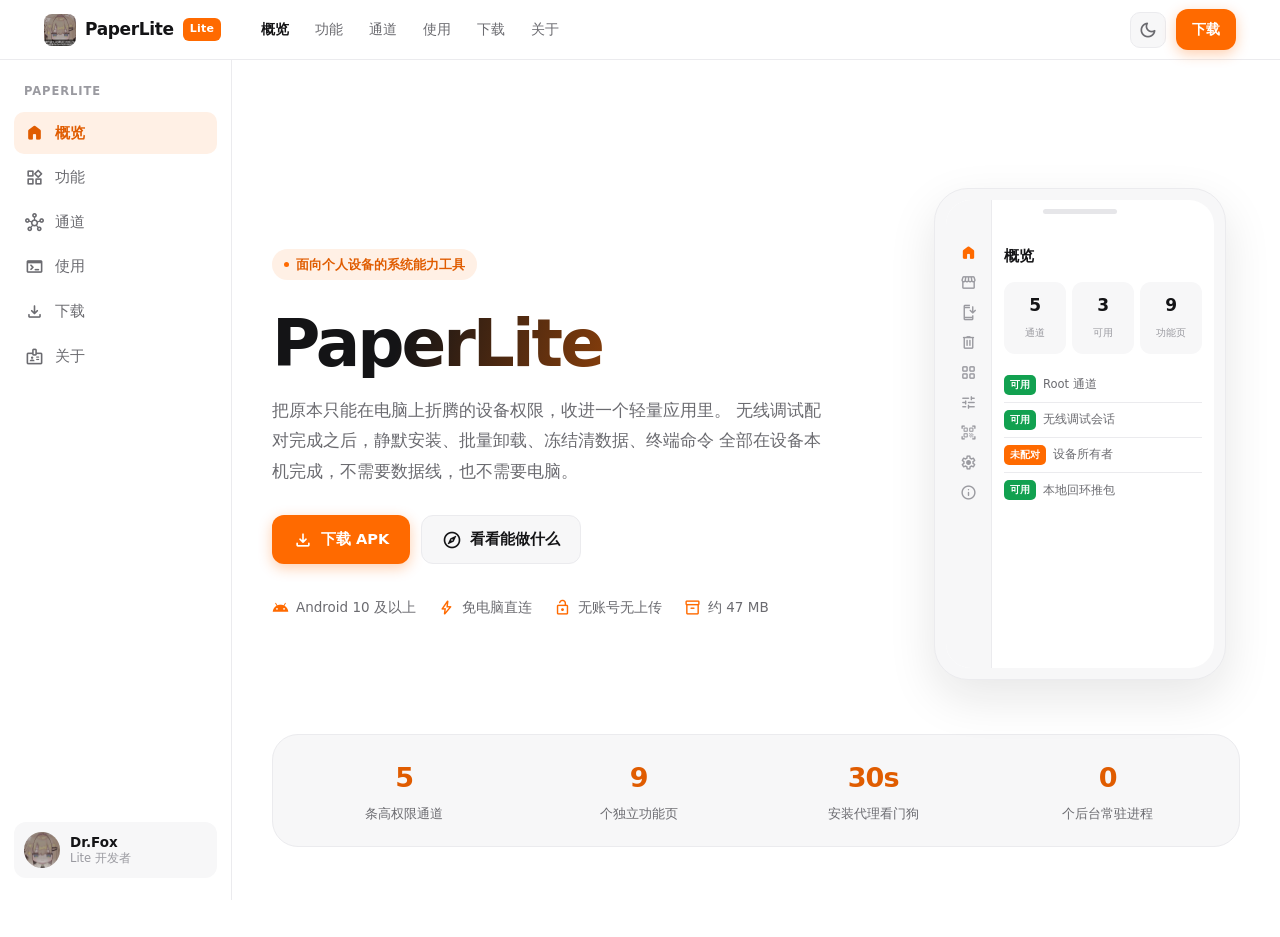
==== index.html @ aed15c28 "PaperLite 官网：页面、样式、脚本与 APK 下载" ====
<!DOCTYPE html>
<html lang="zh-CN">
<head>
<meta charset="UTF-8">
<meta name="viewport" content="width=device-width, initial-scale=1.0">
<title>PaperLite — 面向个人设备的系统能力工具</title>
<meta name="theme-color" content="#FFFFFF">
<meta name="description" content="PaperLite 是一款面向个人设备的 Android 系统能力工具：无线调试配对、应用静默安装与管理、冻结清数据、终端命令执行、进程与设备信息查看。">
<link rel="icon" href="assets/favicon.png" type="image/png">
<link rel="apple-touch-icon" href="assets/icon-192.png">
<link rel="preconnect" href="https://fonts.googleapis.com">
<link rel="preconnect" href="https://fonts.gstatic.com" crossorigin>
<link href="https://fonts.googleapis.com/css2?family=Material+Symbols+Rounded:opsz,wght,FILL,GRAD@24,400,0,0&family=Material+Symbols+Rounded:opsz,wght,FILL,GRAD@24,600,0,0" rel="stylesheet">
<link rel="stylesheet" href="style.css">
</head>
<body>

<!-- 顶部导航 -->
<header class="topbar" id="topbar">
  <div class="topbar-inner">
    <a class="brand" href="#overview">
      <img src="assets/icon.png" alt="PaperLite 图标" width="32" height="32">
      <span class="brand-name">PaperLite</span>
      <span class="brand-tag">Lite</span>
    </a>

    <nav class="topnav" aria-label="主导航">
      <a href="#overview" class="nav-link is-active">概览</a>
      <a href="#features" class="nav-link">功能</a>
      <a href="#channels" class="nav-link">通道</a>
      <a href="#usage" class="nav-link">使用</a>
      <a href="#download" class="nav-link">下载</a>
      <a href="#about" class="nav-link">关于</a>
    </nav>

    <div class="topbar-actions">
      <button class="icon-btn" id="themeToggle" type="button" aria-label="切换深浅色">
        <span class="msr" data-icon="light_mode"></span>
      </button>
      <a class="btn btn-primary btn-sm" href="#download">下载</a>
    </div>

    <!-- 阅读进度：贴在顶栏底边，不遮挡内容 -->
    <div class="progress" id="progress"></div>
  </div>
</header>

<!-- 侧边栏（桌面端） -->
<aside class="sidebar" id="sidebar">
  <div class="sidebar-inner">
    <p class="sidebar-label">PaperLite</p>
    <ul class="side-list">
      <li><a href="#overview" class="side-link is-active"><span class="msr" data-icon="home"></span>概览</a></li>
      <li><a href="#features" class="side-link"><span class="msr" data-icon="widgets"></span>功能</a></li>
      <li><a href="#channels" class="side-link"><span class="msr" data-icon="hub"></span>通道</a></li>
      <li><a href="#usage" class="side-link"><span class="msr" data-icon="terminal"></span>使用</a></li>
      <li><a href="#download" class="side-link"><span class="msr" data-icon="download"></span>下载</a></li>
      <li><a href="#about" class="side-link"><span class="msr" data-icon="badge"></span>关于</a></li>
    </ul>

    <div class="sidebar-foot">
      <div class="author-mini">
        <img src="assets/avatar.png" alt="Dr.Fox 头像" width="36" height="36">
        <div>
          <p class="author-mini-name">Dr.Fox</p>
          <p class="author-mini-role">Lite 开发者</p>
        </div>
      </div>
    </div>
  </div>
</aside>

<main class="content">

  <!-- 概览 -->
  <section class="page is-active" id="overview">
    <div class="hero">
      <div class="hero-copy">
        <p class="eyebrow"><span class="dot"></span>面向个人设备的系统能力工具</p>
        <h1 class="hero-title">PaperLite</h1>
        <p class="hero-sub">
          把原本只能在电脑上折腾的设备权限，收进一个轻量应用里。
          无线调试配对完成之后，静默安装、批量卸载、冻结清数据、终端命令
          全部在设备本机完成，不需要数据线，也不需要电脑。
        </p>
        <div class="hero-actions">
          <a class="btn btn-primary" href="#download">
            <span class="msr" data-icon="download"></span>下载 APK
          </a>
          <a class="btn btn-ghost" href="#features">
            <span class="msr" data-icon="explore"></span>看看能做什么
          </a>
        </div>

        <ul class="hero-facts">
          <li><span class="msr" data-icon="android"></span>Android 10 及以上</li>
          <li><span class="msr" data-icon="bolt"></span>免电脑直连</li>
          <li><span class="msr" data-icon="lock_open"></span>无账号无上传</li>
          <li><span class="msr" data-icon="inventory_2"></span>约 47 MB</li>
        </ul>
      </div>

      <div class="hero-visual">
        <!-- 手机示意 -->
        <div class="phone">
          <div class="phone-notch"></div>
          <div class="phone-screen">
            <div class="phone-rail">
              <span class="msr rail-ic is-on" data-icon="home"></span>
              <span class="msr rail-ic" data-icon="storefront"></span>
              <span class="msr rail-ic" data-icon="install_mobile"></span>
              <span class="msr rail-ic" data-icon="delete"></span>
              <span class="msr rail-ic" data-icon="grid_view"></span>
              <span class="msr rail-ic" data-icon="tune"></span>
              <span class="msr rail-ic" data-icon="qr_code_scanner"></span>
              <span class="msr rail-ic" data-icon="settings"></span>
              <span class="msr rail-ic" data-icon="info"></span>
            </div>
            <div class="phone-body">
              <p class="phone-title">概览</p>
              <div class="phone-tiles">
                <div class="p-tile"><b>5</b><span>通道</span></div>
                <div class="p-tile"><b>3</b><span>可用</span></div>
                <div class="p-tile"><b>9</b><span>功能页</span></div>
              </div>
              <div class="p-row"><span class="p-pill ok">可用</span>Root 通道</div>
              <div class="p-row"><span class="p-pill ok">可用</span>无线调试会话</div>
              <div class="p-row"><span class="p-pill warn">未配对</span>设备所有者</div>
              <div class="p-row"><span class="p-pill ok">可用</span>本地回环推包</div>
            </div>
          </div>
        </div>
      </div>
    </div>

    <div class="stat-strip">
      <div class="stat"><b>5</b><span>条高权限通道</span></div>
      <div class="stat"><b>9</b><span>个独立功能页</span></div>
      <div class="stat"><b>30s</b><span>安装代理看门狗</span></div>
      <div class="stat"><b>0</b><span>个后台常驻进程</span></div>
    </div>
  </section>

  <!-- 功能 -->
  <section class="page" id="features">
    <header class="page-head">
      <p class="eyebrow"><span class="dot"></span>功能</p>
      <h2>一个功能一个页面</h2>
      <p class="page-desc">
        九个侧边栏入口各自独立，不做分页嵌套。打开就是要做的事，
        按钮永远可点——权限不够时给出明确原因，而不是把按钮灰掉让人猜。
      </p>
    </header>

    <div class="feature-grid">
      <article class="f-card">
        <span class="msr f-ic" data-icon="home"></span>
        <h3>概览</h3>
        <p>通道状态一览，一键重新探测。服务器只做 TCP 存活检测，不发请求、不读响应。</p>
      </article>

      <article class="f-card">
        <span class="msr f-ic" data-icon="storefront"></span>
        <h3>应用</h3>
        <p>已安装应用列表，支持用户与系统应用分类。搜索、勾选、批量操作都在这里完成。</p>
      </article>

      <article class="f-card">
        <span class="msr f-ic" data-icon="install_mobile"></span>
        <h3>安装</h3>
        <p>内置文件选择器选包，先解析出包名与版本，再按通道依次尝试静默安装。</p>
      </article>

      <article class="f-card">
        <span class="msr f-ic" data-icon="delete"></span>
        <h3>卸载</h3>
        <p>按包名卸载、冻结停用、清除数据。系统应用卸不掉时自动降级为停用。</p>
      </article>

      <article class="f-card">
        <span class="msr f-ic" data-icon="grid_view"></span>
        <h3>设备</h3>
        <p>机型、系统版本、构建号、内存与存储占用，以及实时进程列表。</p>
      </article>

      <article class="f-card">
        <span class="msr f-ic" data-icon="tune"></span>
        <h3>终端</h3>
        <p>配对之后执行任意 shell 命令，附七条常用命令预设。输出按通道标注，失败原因写清楚。</p>
      </article>

      <article class="f-card">
        <span class="msr f-ic" data-icon="qr_code_scanner"></span>
        <h3>配对</h3>
        <p>无线调试配对全流程：搜索服务端口、识别配对码、建立会话、断开与清理记录。</p>
      </article>

      <article class="f-card">
        <span class="msr f-ic" data-icon="settings"></span>
        <h3>设置</h3>
        <p>深浅色、字号缩放、服务器地址与通道参数。运行日志和上次异常堆栈都能直接查看复制。</p>
      </article>

      <article class="f-card">
        <span class="msr f-ic" data-icon="info"></span>
        <h3>关于</h3>
        <p>版本信息、风险提示，以及开发者名片。</p>
      </article>
    </div>

    <div class="feature-extra">
      <div class="ex-block">
        <h3><span class="msr" data-icon="verified_user"></span>应用管理</h3>
        <ul class="tick-list">
          <li>应用列表按名称与包名双向搜索</li>
          <li>多选后批量卸载、批量冻结</li>
          <li>提取应用 APK 并计算 SHA-256 / SHA-1 校验值</li>
          <li>单独应用防卸载保护，重启后依然有效</li>
          <li>一键跳转到系统应用详情页</li>
        </ul>
      </div>
      <div class="ex-block">
        <h3><span class="msr" data-icon="palette"></span>界面</h3>
        <ul class="tick-list">
          <li>小米澎湃 OS 3 配色，纯白底加一层浅灰分区</li>
          <li>九个独立页面，侧边栏固定常驻</li>
          <li>确认弹窗、动作面板、消息条全部带进出场过渡</li>
          <li>深浅色跟随系统，也可手动切换</li>
          <li>字号可调 90% 到 120%</li>
        </ul>
      </div>
    </div>
  </section>

  <!-- 通道 -->
  <section class="page" id="channels">
    <header class="page-head">
      <p class="eyebrow"><span class="dot"></span>通道</p>
      <h2>五条权限通道，逐级降级</h2>
      <p class="page-desc">
        PaperLite 不假设你有 root。启动时逐条探测可用通道，
        需要高权限的操作按优先级自动挑一条能用的执行，并把走了哪条路告诉你。
      </p>
    </header>

    <div class="channel-list">
      <div class="ch-item">
        <div class="ch-head">
          <span class="msr ch-ic" data-icon="verified_user"></span>
          <div>
            <h3>设备所有者</h3>
            <p>DevicePolicyManager 授予的 owner 权限</p>
          </div>
          <span class="ch-badge">静默安装 · 防卸载 · 临时停用</span>
        </div>
        <p class="ch-desc">可静默安装应用、为指定应用开启防卸载保护、临时停用账号类应用。</p>
      </div>

      <div class="ch-item">
        <div class="ch-head">
          <span class="msr ch-ic" data-icon="wifi_tethering"></span>
          <div>
            <h3>无线调试会话</h3>
            <p>与本机无线调试服务配对后建立的 adb 会话</p>
          </div>
          <span class="ch-badge">shell 命令 · 冻结停用</span>
        </div>
        <p class="ch-desc">执行任意 shell 命令。配对成功后即时生效，断线自动重连上次端口。</p>
      </div>

      <div class="ch-item">
        <div class="ch-head">
          <span class="msr ch-ic" data-icon="loop"></span>
          <div>
            <h3>本地回环推包</h3>
            <p>经由 127.0.0.1 的 adbd 回环端口</p>
          </div>
          <span class="ch-badge">静默安装 · 静默卸载</span>
        </div>
        <p class="ch-desc">把安装包推到 /data/local/tmp 再执行 pm install，断网也能用。</p>
      </div>

      <div class="ch-item">
        <div class="ch-head">
          <span class="msr ch-ic" data-icon="security"></span>
          <div>
            <h3>Root 通道</h3>
            <p>检测到 su 后直接以 root 执行</p>
          </div>
          <span class="ch-badge">全部 shell 能力</span>
        </div>
        <p class="ch-desc">能力最全且不受系统校验限制。探测带 2.5 秒超时，不会卡住界面。</p>
      </div>

      <div class="ch-item">
        <div class="ch-head">
          <span class="msr ch-ic" data-icon="accessibility_new"></span>
          <div>
            <h3>无障碍服务</h3>
            <p>读取配对页面并自动填写配对码</p>
          </div>
          <span class="ch-badge">配对码自动填写</span>
        </div>
        <p class="ch-desc">只读取配对对话框里的六位数字，识别完成即停止，不保存截图。</p>
      </div>
    </div>

    <div class="install-flow">
      <h3><span class="msr" data-icon="alt_route"></span>安装是怎么做的</h3>
      <p class="flow-desc">
        静默安装不是靠 root 硬跑 pm，而是把应用自身挂进 app_process，
        让它在 system 身份下走 PackageInstaller 会话 API——这才是没有确认框的真静默。
      </p>
      <ol class="flow-steps">
        <li>
          <span class="step-no">1</span>
          <div>
            <b>安装代理</b>
            <p>把自身 APK 通过 CLASSPATH 交给 app_process，在 system 身份下提交安装会话，全程无弹窗。</p>
          </div>
        </li>
        <li>
          <span class="step-no">2</span>
          <div>
            <b>本地 pm install</b>
            <p>代理不可用时退回到 pm install -r -d 覆盖安装。</p>
          </div>
        </li>
        <li>
          <span class="step-no">3</span>
          <div>
            <b>无线调试推包</b>
            <p>再退一步，把包推到 /data/local/tmp 后执行 pm install。</p>
          </div>
        </li>
        <li>
          <span class="step-no">4</span>
          <div>
            <b>设备所有者会话</b>
            <p>owner 权限下的 PackageInstaller 静默会话，作为不依赖 shell 的兜底。</p>
          </div>
        </li>
        <li>
          <span class="step-no">5</span>
          <div>
            <b>系统安装器</b>
            <p>全部失败时拉起系统安装界面，把选择权交回给你。</p>
          </div>
        </li>
      </ol>
    </div>
  </section>

  <!-- 使用 -->
  <section class="page" id="usage">
    <header class="page-head">
      <p class="eyebrow"><span class="dot"></span>使用</p>
      <h2>三步开始</h2>
      <p class="page-desc">
        整个流程不需要数据线，不需要电脑。首次使用唯一要做的，
        是在系统设置里打开无线调试。
      </p>
    </header>

    <div class="step-grid">
      <div class="s-card">
        <span class="s-no">01</span>
        <h3>打开无线调试</h3>
        <p>设置 → 开发者选项 → 无线调试。系统要求 Android 11 及以上。</p>
        <div class="s-code">设置 › 开发者选项 › 无线调试</div>
      </div>
      <div class="s-card">
        <span class="s-no">02</span>
        <h3>在 PaperLite 里配对</h3>
        <p>进「配对」页搜索服务端口，手动输入配对码，或用识别按钮自动读取。</p>
        <div class="s-code">配对页 › 搜索端口 › 输入配对码</div>
      </div>
      <div class="s-card">
        <span class="s-no">03</span>
        <h3>开始操作</h3>
        <p>通道自动就绪。装包、卸应用、跑命令，直接在对应页面里做。</p>
        <div class="s-code">安装页 › 选包 › 开始安装</div>
      </div>
    </div>

    <div class="notes">
      <div class="note">
        <span class="msr" data-icon="info"></span>
        <div>
          <b>为什么无线调试要 Android 11 以上</b>
          <p>mDNS 服务发现是 Android 11 才引入的机制，低版本只能手工填端口。</p>
        </div>
      </div>
      <div class="note">
        <span class="msr" data-icon="privacy_tip"></span>
        <div>
          <b>数据不出设备</b>
          <p>没有账号、没有统计、没有上传。服务器地址只是你自己填的一个可选开关。</p>
        </div>
      </div>
      <div class="note">
        <span class="msr" data-icon="report"></span>
        <div>
          <b>遇到问题</b>
          <p>设置页有「上次异常退出」，里面是完整崩溃堆栈，复制出来就能定位。</p>
        </div>
      </div>
    </div>
  </section>

  <!-- 下载 -->
  <section class="page" id="download">
    <header class="page-head">
      <p class="eyebrow"><span class="dot"></span>下载</p>
      <h2>PaperLite v1.0.0</h2>
      <p class="page-desc">
        当前提供 Debug 版本，包名 com.codefox.paperlite。
        安装前请确认已开启未知来源安装。
      </p>
    </header>

    <div class="dl-card">
      <img src="assets/icon-512.png" alt="PaperLite 应用图标" width="96" height="96" class="dl-icon">
      <div class="dl-main">
        <h3>PaperLite-debug.apk</h3>
        <ul class="dl-specs">
          <li><span>版本</span><b>1.0.0 (1)</b></li>
          <li><span>包名</span><b class="mono">com.codefox.paperlite</b></li>
          <li><span>系统要求</span><b>Android 10+</b></li>
          <li><span>体积</span><b>约 47 MB</b></li>
          <li><span>架构</span><b>arm64-v8a / armeabi-v7a</b></li>
        </ul>
        <a class="btn btn-primary btn-lg" href="PaperLite-debug.apk" download>
          <span class="msr" data-icon="download"></span>下载 APK
        </a>
        <p class="dl-note">下载的是未签名的调试包，安装时系统会提示未知来源，确认即可。</p>
      </div>
    </div>

    <div class="dl-grid">
      <div class="dlg-card">
        <span class="msr" data-icon="verified"></span>
        <h4>校验安装包</h4>
        <p>装之前可以先算一下哈希值，确认拿到的是完整的包。</p>
        <div class="s-code">sha256sum PaperLite-debug.apk</div>
      </div>
      <div class="dlg-card">
        <span class="msr" data-icon="install_desktop"></span>
        <h4>用数据线装</h4>
        <p>也可以把 APK 传到电脑，用 adb 命令直接装到设备上。</p>
        <div class="s-code">adb install -r PaperLite-debug.apk</div>
      </div>
      <div class="dlg-card">
        <span class="msr" data-icon="gpp_maybe"></span>
        <h4>风险提示</h4>
        <p>本工具需要较高系统权限。仅用于你自己的设备，遵守当地法律法规。</p>
        <div class="s-code">仅供安全研究与学习交流</div>
      </div>
    </div>
  </section>

  <!-- 关于 -->
  <section class="page" id="about">
    <header class="page-head">
      <p class="eyebrow"><span class="dot"></span>关于</p>
      <h2>关于 PaperLite</h2>
    </header>

    <div class="about-grid">
      <div class="author-card">
        <div class="author-top">
          <img src="assets/avatar.png" alt="Dr.Fox 头像" width="88" height="88">
          <div class="author-id">
            <h3>Dr.Fox</h3>
            <p>PaperLite Lite · 开发者</p>
            <div class="author-tags">
              <span class="tag tag-primary">Lite</span>
              <span class="tag">原版：JC Code</span>
            </div>
          </div>
        </div>
        <p class="author-note">
          Lite 版在原版的基础上做了取舍：只保留真正能跑通的能力，
          每一个功能独立成页，按钮永远可点，所有弹出的东西都带过渡动画。
        </p>
      </div>

      <div class="about-info">
        <div class="ai-block">
          <h3><span class="msr" data-icon="history"></span>版本信息</h3>
          <ul class="kv-list">
            <li><span>应用版本</span><b>1.0.0 (1)</b></li>
            <li><span>包名</span><b class="mono">com.codefox.paperlite</b></li>
            <li><span>最低系统</span><b>Android 10 (API 29)</b></li>
            <li><span>界面框架</span><b>Miuix 0.9.4 + Compose</b></li>
          </ul>
        </div>

        <div class="ai-block">
          <h3><span class="msr" data-icon="help"></span>常见问题</h3>
          <ul class="faq-list">
            <li>
              <b>为什么第一次用要配对？</b>
              <p>没有 root 也没有设备所有者时，高权限操作只能通过 adb 通道执行，而 adb 通道靠无线调试建立。</p>
            </li>
            <li>
              <b>装得上但没静默？</b>
              <p>说明代理通道没成功，日志里会写明走了哪条通道、失败原因。可以到终端页手动执行安装命令。</p>
            </li>
            <li>
              <b>系统应用卸不掉？</b>
              <p>系统应用会被系统拒绝卸载，PaperLite 会自动降级为冻结停用，效果接近。</p>
            </li>
          </ul>
        </div>
      </div>
    </div>

    <div class="license-note">
      <span class="msr" data-icon="balance"></span>
      <p>
        本工具仅供安全研究与学习交流使用。使用前请了解自身设备的所有权状态，
        遵守当地法律法规。安装、卸载与停用操作不可逆，请确认目标后再执行。
      </p>
    </div>
  </section>

</main>

<!-- 移动端底部导航 -->
<nav class="mobile-nav" id="mobileNav" aria-label="底部导航">
  <a href="#overview" class="mnav is-active"><span class="msr" data-icon="home"></span>概览</a>
  <a href="#features" class="mnav"><span class="msr" data-icon="widgets"></span>功能</a>
  <a href="#channels" class="mnav"><span class="msr" data-icon="hub"></span>通道</a>
  <a href="#usage" class="mnav"><span class="msr" data-icon="terminal"></span>使用</a>
  <a href="#download" class="mnav"><span class="msr" data-icon="download"></span>下载</a>
  <a href="#about" class="mnav"><span class="msr" data-icon="badge"></span>关于</a>
</nav>

<script src="script.js"></script>
</body>
</html>
---- style.css ----
/* ==========================================================================
   PaperLite 官网样式
   配色沿用应用内的「小米澎湃 OS 3」方案：纯白底 + 澎湃橙强调色，
   深色模式翻成真黑底。图标一律用 Material Symbols Rounded。
   ========================================================================== */

:root {
  /* 强调色 */
  --orange: #FF6A00;
  --orange-deep: #E05C00;
  --orange-soft: #FFF0E5;

  /* 日间底色 */
  --bg: #FFFFFF;
  --fill-1: #F7F7F8;
  --fill-2: #EFEFF1;
  --fill-3: #E6E6E9;
  --text-1: #141416;
  --text-2: #6B6B70;
  --text-3: #9A9AA0;
  --divider: #EBEBEE;

  /* 状态色 */
  --ok: #12A150;
  --warn: #FF6A00;
  --danger: #E02E24;
  --info: #1A7AFF;

  --shadow-sm: 0 1px 2px rgba(20, 20, 22, .05);
  --shadow-md: 0 6px 20px rgba(20, 20, 22, .07);
  --shadow-lg: 0 18px 48px rgba(20, 20, 22, .10);

  --radius-s: 12px;
  --radius-m: 18px;
  --radius-l: 26px;

  --sidebar-w: 232px;
  --topbar-h: 60px;

  --ease-out: cubic-bezier(.22, 1, .36, 1);
}

html[data-theme="dark"] {
  --orange: #FF8A3D;
  --orange-deep: #FF6A00;
  --orange-soft: #38200C;

  --bg: #000000;
  --fill-1: #141416;
  --fill-2: #1C1C1F;
  --fill-3: #26262A;
  --text-1: #F2F2F4;
  --text-2: #9E9EA4;
  --text-3: #6E6E74;
  --divider: #2A2A2E;

  --ok: #3DDC7A;
  --danger: #FF6B60;
  --info: #6AA8FF;

  --shadow-sm: 0 1px 2px rgba(0, 0, 0, .4);
  --shadow-md: 0 6px 20px rgba(0, 0, 0, .5);
  --shadow-lg: 0 18px 48px rgba(0, 0, 0, .6);
}

* { box-sizing: border-box; }

html { scroll-behavior: smooth; }

body {
  margin: 0;
  background: var(--bg);
  color: var(--text-1);
  font-family: "Segoe UI", "PingFang SC", "Microsoft YaHei", system-ui, -apple-system, sans-serif;
  font-size: 15px;
  line-height: 1.7;
  -webkit-font-smoothing: antialiased;
  transition: background .3s var(--ease-out), color .3s var(--ease-out);
}

h1, h2, h3, h4 { margin: 0; font-weight: 600; letter-spacing: -.02em; line-height: 1.3; }
p { margin: 0; }
ul, ol { margin: 0; padding: 0; list-style: none; }
a { color: inherit; text-decoration: none; }
img { display: block; max-width: 100%; }
b { font-weight: 600; }

.mono { font-family: "SFMono-Regular", Consolas, "Liberation Mono", monospace; }

/* Material Symbols 统一尺寸 */
.msr {
  font-family: "Material Symbols Rounded";
  font-weight: 400;
  font-style: normal;
  font-size: 20px;
  line-height: 1;
  letter-spacing: normal;
  text-transform: none;
  display: inline-block;
  white-space: nowrap;
  word-wrap: normal;
  direction: ltr;
  font-variation-settings: 'FILL' 0, 'wght' 400, 'GRAD' 0, 'opsz' 24;
  vertical-align: middle;
  user-select: none;
  flex: none;
}

/* ---------------------------------------------------------------- 顶部栏 */

.topbar {
  position: sticky;
  top: 0;
  z-index: 50;
  height: var(--topbar-h);
  background: color-mix(in srgb, var(--bg) 82%, transparent);
  backdrop-filter: saturate(180%) blur(18px);
  -webkit-backdrop-filter: saturate(180%) blur(18px);
  border-bottom: 1px solid var(--divider);
  transition: background .3s var(--ease-out), border-color .3s var(--ease-out);
}

.topbar-inner {
  max-width: 1240px;
  margin: 0 auto;
  height: 100%;
  padding: 0 24px;
  display: flex;
  align-items: center;
  gap: 20px;
  position: relative;
}

/* 阅读进度条：贴在顶栏底边 */
.progress {
  position: absolute;
  left: 0;
  bottom: -1px;
  height: 2px;
  width: 0;
  background: var(--orange);
  transition: width .12s linear;
  border-radius: 0 2px 2px 0;
}

.brand {
  display: flex;
  align-items: center;
  gap: 9px;
  flex: none;
}

.brand img { border-radius: 8px; }

.brand-name {
  font-size: 17px;
  font-weight: 600;
  letter-spacing: -.02em;
}

.brand-tag {
  font-size: 11px;
  font-weight: 600;
  padding: 2px 7px;
  border-radius: 6px;
  background: var(--orange);
  color: #fff;
  letter-spacing: .02em;
}

.topnav {
  display: flex;
  align-items: center;
  gap: 2px;
  margin-left: 8px;
}

.nav-link {
  font-size: 14px;
  color: var(--text-2);
  padding: 7px 12px;
  border-radius: 9px;
  transition: color .2s, background .2s;
}

.nav-link:hover { color: var(--text-1); background: var(--fill-1); }
.nav-link.is-active { color: var(--text-1); font-weight: 600; }

.topbar-actions {
  margin-left: auto;
  display: flex;
  align-items: center;
  gap: 10px;
}

.icon-btn {
  width: 36px;
  height: 36px;
  border: 1px solid var(--divider);
  border-radius: 10px;
  background: var(--fill-1);
  color: var(--text-2);
  cursor: pointer;
  display: grid;
  place-items: center;
  transition: background .2s, color .2s, transform .2s var(--ease-out);
}

.icon-btn:hover { background: var(--fill-2); color: var(--text-1); }
.icon-btn:active { transform: scale(.93); }

/* ---------------------------------------------------------------- 按钮 */

.btn {
  display: inline-flex;
  align-items: center;
  justify-content: center;
  gap: 8px;
  padding: 11px 20px;
  border-radius: var(--radius-s);
  border: 1px solid transparent;
  font-size: 14.5px;
  font-weight: 600;
  cursor: pointer;
  transition: transform .2s var(--ease-out), background .2s, box-shadow .2s, border-color .2s;
  white-space: nowrap;
}

.btn:active { transform: scale(.97); }

.btn-primary {
  background: var(--orange);
  color: #fff;
  box-shadow: 0 4px 14px color-mix(in srgb, var(--orange) 32%, transparent);
}

.btn-primary:hover {
  background: var(--orange-deep);
  box-shadow: 0 6px 20px color-mix(in srgb, var(--orange) 40%, transparent);
}

.btn-ghost {
  background: var(--fill-1);
  color: var(--text-1);
  border-color: var(--divider);
}

.btn-ghost:hover { background: var(--fill-2); }

.btn-sm { padding: 8px 15px; font-size: 13.5px; }
.btn-lg { padding: 14px 28px; font-size: 15.5px; }

/* ---------------------------------------------------------------- 侧边栏 */

.sidebar {
  position: fixed;
  top: var(--topbar-h);
  left: 0;
  bottom: 0;
  width: var(--sidebar-w);
  border-right: 1px solid var(--divider);
  overflow-y: auto;
  z-index: 30;
  transition: border-color .3s var(--ease-out);
}

.sidebar-inner {
  padding: 22px 14px;
  display: flex;
  flex-direction: column;
  min-height: 100%;
}

.sidebar-label {
  font-size: 11.5px;
  font-weight: 600;
  color: var(--text-3);
  text-transform: uppercase;
  letter-spacing: .08em;
  padding: 0 10px;
  margin-bottom: 10px;
}

.side-list { display: flex; flex-direction: column; gap: 2px; }

.side-link {
  display: flex;
  align-items: center;
  gap: 11px;
  padding: 9px 11px;
  border-radius: 10px;
  font-size: 14.5px;
  color: var(--text-2);
  transition: background .2s, color .2s;
}

.side-link .msr { font-size: 19px; transition: font-variation-settings .2s; }

.side-link:hover { background: var(--fill-1); color: var(--text-1); }

.side-link.is-active {
  background: var(--orange-soft);
  color: var(--orange-deep);
  font-weight: 600;
}

.side-link.is-active .msr { font-variation-settings: 'FILL' 1, 'wght' 400, 'GRAD' 0, 'opsz' 24; }

.sidebar-foot { margin-top: auto; padding-top: 20px; }

.author-mini {
  display: flex;
  align-items: center;
  gap: 10px;
  padding: 10px;
  border-radius: 12px;
  background: var(--fill-1);
}

.author-mini img { border-radius: 50%; }

.author-mini-name { font-size: 13.5px; font-weight: 600; line-height: 1.35; }
.author-mini-role { font-size: 11.5px; color: var(--text-3); line-height: 1.35; }

/* ---------------------------------------------------------------- 内容区 */

.content {
  margin-left: var(--sidebar-w);
  padding-top: var(--topbar-h);
}

.page {
  display: none;
  max-width: 1080px;
  margin: 0 auto;
  padding: 44px 40px 90px;
  animation: pageIn .42s var(--ease-out);
}

.page.is-active { display: block; }

@keyframes pageIn {
  from { opacity: 0; transform: translateY(14px); }
  to { opacity: 1; transform: none; }
}

.page-head { margin-bottom: 34px; max-width: 720px; }

.eyebrow {
  display: inline-flex;
  align-items: center;
  gap: 7px;
  font-size: 12.5px;
  font-weight: 600;
  color: var(--orange-deep);
  background: var(--orange-soft);
  padding: 5px 12px;
  border-radius: 20px;
  margin-bottom: 16px;
}

.dot {
  width: 5px;
  height: 5px;
  border-radius: 50%;
  background: var(--orange);
}

.page-head h2 { font-size: 34px; letter-spacing: -.03em; }

.page-desc {
  margin-top: 12px;
  font-size: 15.5px;
  color: var(--text-2);
  line-height: 1.8;
}

/* ---------------------------------------------------------------- 概览 */

.hero {
  display: grid;
  grid-template-columns: minmax(0, 1fr) 320px;
  gap: 56px;
  align-items: center;
  padding: 24px 0 54px;
}

.hero-title {
  font-size: 66px;
  letter-spacing: -.045em;
  line-height: 1.02;
  margin: 14px 0 18px;
  background: linear-gradient(105deg, var(--text-1) 22%, var(--orange) 96%);
  -webkit-background-clip: text;
  background-clip: text;
  -webkit-text-fill-color: transparent;
}

.hero-sub {
  font-size: 16.5px;
  color: var(--text-2);
  line-height: 1.85;
  max-width: 560px;
}

.hero-actions {
  margin-top: 28px;
  display: flex;
  flex-wrap: wrap;
  gap: 11px;
}

.hero-facts {
  margin-top: 32px;
  display: flex;
  flex-wrap: wrap;
  gap: 10px 22px;
  font-size: 13.5px;
  color: var(--text-2);
}

.hero-facts li { display: flex; align-items: center; gap: 7px; }
.hero-facts .msr { font-size: 17px; color: var(--orange); }

/* 手机示意 */
.hero-visual { display: flex; justify-content: center; }

.phone {
  width: 292px;
  border-radius: 34px;
  background: var(--fill-1);
  border: 1px solid var(--divider);
  box-shadow: var(--shadow-lg);
  padding: 11px;
  position: relative;
}

.phone-notch {
  position: absolute;
  top: 20px;
  left: 50%;
  transform: translateX(-50%);
  width: 74px;
  height: 5px;
  border-radius: 3px;
  background: var(--fill-3);
}

.phone-screen {
  background: var(--bg);
  border-radius: 25px;
  overflow: hidden;
  display: flex;
  min-height: 468px;
}

.phone-rail {
  width: 46px;
  background: var(--fill-1);
  border-right: 1px solid var(--divider);
  display: flex;
  flex-direction: column;
  align-items: center;
  gap: 13px;
  padding: 44px 0 14px;
}

.rail-ic {
  font-size: 17px;
  color: var(--text-3);
  transition: color .3s, font-variation-settings .3s;
}

.rail-ic.is-on {
  color: var(--orange);
  font-variation-settings: 'FILL' 1, 'wght' 400, 'GRAD' 0, 'opsz' 24;
}

.phone-body { flex: 1; padding: 44px 12px 16px; }

.phone-title { font-size: 15px; font-weight: 600; margin-bottom: 12px; }

.phone-tiles { display: flex; gap: 6px; margin-bottom: 14px; }

.p-tile {
  flex: 1;
  background: var(--fill-1);
  border-radius: 11px;
  padding: 9px 6px;
  text-align: center;
}

.p-tile b { display: block; font-size: 17px; letter-spacing: -.02em; }
.p-tile span { font-size: 10px; color: var(--text-3); }

.p-row {
  display: flex;
  align-items: center;
  gap: 7px;
  font-size: 11.5px;
  color: var(--text-2);
  padding: 7px 0;
  border-bottom: 1px solid var(--divider);
}

.p-row:last-child { border-bottom: 0; }

.p-pill {
  font-size: 9.5px;
  font-weight: 600;
  padding: 2px 6px;
  border-radius: 5px;
  color: #fff;
}

.p-pill.ok { background: var(--ok); }
.p-pill.warn { background: var(--warn); }

/* 数据条 */
.stat-strip {
  display: grid;
  grid-template-columns: repeat(4, 1fr);
  gap: 12px;
  padding: 20px;
  border-radius: var(--radius-l);
  background: var(--fill-1);
  border: 1px solid var(--divider);
}

.stat { text-align: center; }

.stat b {
  display: block;
  font-size: 27px;
  font-weight: 600;
  letter-spacing: -.03em;
  color: var(--orange-deep);
}

.stat span { font-size: 13px; color: var(--text-2); }

/* ---------------------------------------------------------------- 功能 */

.feature-grid {
  display: grid;
  grid-template-columns: repeat(auto-fill, minmax(288px, 1fr));
  gap: 13px;
}

.f-card {
  background: var(--fill-1);
  border: 1px solid var(--divider);
  border-radius: var(--radius-m);
  padding: 22px 20px;
  transition: transform .3s var(--ease-out), box-shadow .3s var(--ease-out), border-color .3s;
}

.f-card:hover {
  transform: translateY(-3px);
  box-shadow: var(--shadow-md);
  border-color: color-mix(in srgb, var(--orange) 34%, var(--divider));
}

.f-ic {
  font-size: 24px;
  color: var(--orange);
  font-variation-settings: 'FILL' 1, 'wght' 400, 'GRAD' 0, 'opsz' 24;
  margin-bottom: 12px;
}

.f-card h3 { font-size: 17px; margin-bottom: 7px; }
.f-card p { font-size: 14px; color: var(--text-2); line-height: 1.75; }

.feature-extra {
  margin-top: 30px;
  display: grid;
  grid-template-columns: 1fr 1fr;
  gap: 13px;
}

.ex-block {
  background: var(--fill-1);
  border: 1px solid var(--divider);
  border-radius: var(--radius-m);
  padding: 22px 20px;
}

.ex-block h3 {
  display: flex;
  align-items: center;
  gap: 9px;
  font-size: 16.5px;
  margin-bottom: 14px;
}

.ex-block h3 .msr { font-size: 20px; color: var(--orange); }

.tick-list li {
  position: relative;
  padding-left: 22px;
  font-size: 14px;
  color: var(--text-2);
  line-height: 1.75;
  margin-bottom: 7px;
}

.tick-list li::before {
  content: "";
  position: absolute;
  left: 4px;
  top: 10px;
  width: 6px;
  height: 6px;
  border-radius: 50%;
  background: var(--orange);
}

/* ---------------------------------------------------------------- 通道 */

.channel-list { display: flex; flex-direction: column; gap: 11px; }

.ch-item {
  background: var(--fill-1);
  border: 1px solid var(--divider);
  border-radius: var(--radius-m);
  padding: 18px 20px;
  transition: border-color .25s, transform .25s var(--ease-out);
}

.ch-item:hover { border-color: color-mix(in srgb, var(--orange) 30%, var(--divider)); }

.ch-head { display: flex; align-items: center; gap: 13px; flex-wrap: wrap; }

.ch-ic {
  font-size: 22px;
  color: var(--orange);
  font-variation-settings: 'FILL' 1, 'wght' 400, 'GRAD' 0, 'opsz' 24;
}

.ch-head h3 { font-size: 16.5px; }
.ch-head p { font-size: 13px; color: var(--text-3); margin-top: 1px; }

.ch-badge {
  margin-left: auto;
  font-size: 12px;
  color: var(--text-2);
  background: var(--bg);
  border: 1px solid var(--divider);
  padding: 4px 11px;
  border-radius: 20px;
}

.ch-desc { margin-top: 9px; font-size: 14px; color: var(--text-2); }

/* 安装流程 */
.install-flow {
  margin-top: 28px;
  background: var(--fill-1);
  border: 1px solid var(--divider);
  border-radius: var(--radius-l);
  padding: 26px 24px;
}

.install-flow h3 {
  display: flex;
  align-items: center;
  gap: 9px;
  font-size: 19px;
  margin-bottom: 10px;
}

.install-flow h3 .msr { font-size: 21px; color: var(--orange); }

.flow-desc { font-size: 14.5px; color: var(--text-2); margin-bottom: 20px; }

.flow-steps { display: flex; flex-direction: column; gap: 3px; }

.flow-steps li {
  display: flex;
  gap: 14px;
  align-items: flex-start;
  padding: 11px 0;
  border-bottom: 1px dashed var(--divider);
}

.flow-steps li:last-child { border-bottom: 0; }

.step-no {
  flex: none;
  width: 25px;
  height: 25px;
  border-radius: 50%;
  background: var(--orange);
  color: #fff;
  font-size: 12.5px;
  font-weight: 600;
  display: grid;
  place-items: center;
  margin-top: 2px;
}

.flow-steps b { font-size: 15px; display: block; }
.flow-steps p { font-size: 13.5px; color: var(--text-2); margin-top: 2px; }

/* ---------------------------------------------------------------- 使用 */

.step-grid {
  display: grid;
  grid-template-columns: repeat(auto-fit, minmax(258px, 1fr));
  gap: 13px;
}

.s-card {
  background: var(--fill-1);
  border: 1px solid var(--divider);
  border-radius: var(--radius-m);
  padding: 24px 20px;
  position: relative;
  overflow: hidden;
  transition: transform .3s var(--ease-out), box-shadow .3s var(--ease-out);
}

.s-card:hover { transform: translateY(-3px); box-shadow: var(--shadow-md); }

.s-no {
  display: block;
  font-size: 32px;
  font-weight: 700;
  letter-spacing: -.04em;
  color: var(--orange);
  opacity: .28;
  line-height: 1;
  margin-bottom: 12px;
}

.s-card h3 { font-size: 17px; margin-bottom: 8px; }
.s-card p { font-size: 14px; color: var(--text-2); line-height: 1.75; }

.s-code {
  margin-top: 14px;
  font-family: "SFMono-Regular", Consolas, monospace;
  font-size: 12px;
  color: var(--text-2);
  background: var(--bg);
  border: 1px solid var(--divider);
  border-radius: 9px;
  padding: 8px 11px;
  overflow-x: auto;
  white-space: nowrap;
}

.notes {
  margin-top: 22px;
  display: grid;
  grid-template-columns: repeat(auto-fit, minmax(258px, 1fr));
  gap: 13px;
}

.note {
  display: flex;
  gap: 12px;
  padding: 17px 18px;
  border-radius: var(--radius-m);
  background: var(--orange-soft);
}

.note .msr { font-size: 20px; color: var(--orange-deep); }
.note b { font-size: 14.5px; display: block; margin-bottom: 3px; }
.note p { font-size: 13.5px; color: var(--text-2); line-height: 1.7; }

/* ---------------------------------------------------------------- 下载 */

.dl-card {
  display: flex;
  gap: 26px;
  align-items: flex-start;
  background: var(--fill-1);
  border: 1px solid var(--divider);
  border-radius: var(--radius-l);
  padding: 28px 26px;
}

.dl-icon { border-radius: 22px; box-shadow: var(--shadow-sm); flex: none; }

.dl-main h3 { font-size: 21px; margin-bottom: 16px; }

.dl-specs {
  display: grid;
  grid-template-columns: repeat(auto-fit, minmax(160px, 1fr));
  gap: 9px 20px;
  margin-bottom: 22px;
}

.dl-specs li { display: flex; flex-direction: column; gap: 1px; }
.dl-specs span { font-size: 12px; color: var(--text-3); }
.dl-specs b { font-size: 14px; }

.dl-note { margin-top: 14px; font-size: 12.5px; color: var(--text-3); }

.dl-grid {
  margin-top: 16px;
  display: grid;
  grid-template-columns: repeat(auto-fit, minmax(258px, 1fr));
  gap: 13px;
}

.dlg-card {
  background: var(--fill-1);
  border: 1px solid var(--divider);
  border-radius: var(--radius-m);
  padding: 20px 19px;
}

.dlg-card .msr { font-size: 22px; color: var(--orange); margin-bottom: 10px; }
.dlg-card h4 { font-size: 15.5px; margin-bottom: 6px; }
.dlg-card p { font-size: 13.5px; color: var(--text-2); line-height: 1.7; }

/* ---------------------------------------------------------------- 关于 */

.about-grid {
  display: grid;
  grid-template-columns: 340px minmax(0, 1fr);
  gap: 16px;
  align-items: start;
}

.author-card {
  background: var(--fill-1);
  border: 1px solid var(--divider);
  border-radius: var(--radius-l);
  padding: 26px 22px;
}

.author-top { display: flex; gap: 16px; align-items: center; }

.author-top img {
  border-radius: 50%;
  border: 2px solid var(--bg);
  box-shadow: var(--shadow-sm);
}

.author-id h3 { font-size: 21px; letter-spacing: -.02em; }
.author-id > p { font-size: 13.5px; color: var(--text-2); margin-top: 2px; }

.author-tags { display: flex; gap: 6px; margin-top: 10px; }

.tag {
  font-size: 11.5px;
  font-weight: 600;
  padding: 3px 9px;
  border-radius: 7px;
  background: var(--bg);
  border: 1px solid var(--divider);
  color: var(--text-2);
}

.tag-primary { background: var(--orange); border-color: var(--orange); color: #fff; }

.author-note {
  margin-top: 18px;
  padding-top: 16px;
  border-top: 1px solid var(--divider);
  font-size: 13.5px;
  color: var(--text-2);
  line-height: 1.8;
}

.about-info { display: flex; flex-direction: column; gap: 13px; }

.ai-block {
  background: var(--fill-1);
  border: 1px solid var(--divider);
  border-radius: var(--radius-m);
  padding: 22px 20px;
}

.ai-block h3 {
  display: flex;
  align-items: center;
  gap: 9px;
  font-size: 16.5px;
  margin-bottom: 14px;
}

.ai-block h3 .msr { font-size: 20px; color: var(--orange); }

.kv-list li {
  display: flex;
  justify-content: space-between;
  gap: 16px;
  font-size: 14px;
  padding: 6px 0;
  border-bottom: 1px solid var(--divider);
}

.kv-list li:last-child { border-bottom: 0; }
.kv-list span { color: var(--text-3); }

.faq-list li { padding: 11px 0; border-bottom: 1px solid var(--divider); }
.faq-list li:last-child { border-bottom: 0; }
.faq-list b { font-size: 14.5px; display: block; margin-bottom: 3px; }
.faq-list p { font-size: 13.5px; color: var(--text-2); line-height: 1.75; }

.license-note {
  margin-top: 20px;
  display: flex;
  gap: 12px;
  padding: 18px 20px;
  border-radius: var(--radius-m);
  background: var(--fill-1);
  border: 1px solid var(--divider);
}

.license-note .msr { font-size: 20px; color: var(--text-3); }
.license-note p { font-size: 13.5px; color: var(--text-2); line-height: 1.8; }

/* ---------------------------------------------------------------- 移动端导航 */

.mobile-nav { display: none; }

/* ---------------------------------------------------------------- 响应式 */

@media (max-width: 1080px) {
  .hero { grid-template-columns: 1fr; gap: 40px; }
  .hero-visual { order: -1; }
  .hero-title { font-size: 54px; }
  .about-grid { grid-template-columns: 1fr; }
  .feature-extra { grid-template-columns: 1fr; }
}

@media (max-width: 900px) {
  .topnav { display: none; }
  .sidebar { display: none; }
  .content { margin-left: 0; padding-bottom: 68px; }
  .page { padding: 30px 20px 60px; }
  .hero-title { font-size: 44px; }
  .stat-strip { grid-template-columns: repeat(2, 1fr); gap: 18px; }
  .dl-card { flex-direction: column; align-items: center; text-align: center; }
  .dl-specs { text-align: left; }

  .mobile-nav {
    display: flex;
    position: fixed;
    left: 0;
    right: 0;
    bottom: 0;
    z-index: 60;
    background: color-mix(in srgb, var(--bg) 90%, transparent);
    backdrop-filter: saturate(180%) blur(18px);
    -webkit-backdrop-filter: saturate(180%) blur(18px);
    border-top: 1px solid var(--divider);
    padding: 6px 4px calc(6px + env(safe-area-inset-bottom));
  }

  .mnav {
    flex: 1;
    display: flex;
    flex-direction: column;
    align-items: center;
    gap: 2px;
    font-size: 10.5px;
    color: var(--text-3);
    padding: 5px 2px;
    border-radius: 9px;
    transition: color .2s;
  }

  .mnav .msr { font-size: 20px; }
  .mnav.is-active { color: var(--orange-deep); }
  .mnav.is-active .msr { font-variation-settings: 'FILL' 1, 'wght' 400, 'GRAD' 0, 'opsz' 24; }
}

@media (max-width: 520px) {
  .hero-title { font-size: 36px; }
  .page-head h2 { font-size: 26px; }
  .hero-facts { gap: 8px 16px; font-size: 12.5px; }
  .feature-grid { grid-template-columns: 1fr; }
  .btn { width: 100%; }
  .hero-actions { flex-direction: column; }
  .dl-specs { grid-template-columns: 1fr 1fr; }
}

/* 尊重系统的减少动效设置 */
@media (prefers-reduced-motion: reduce) {
  * { animation-duration: .01ms !important; transition-duration: .01ms !important; }
  html { scroll-behavior: auto; }
}
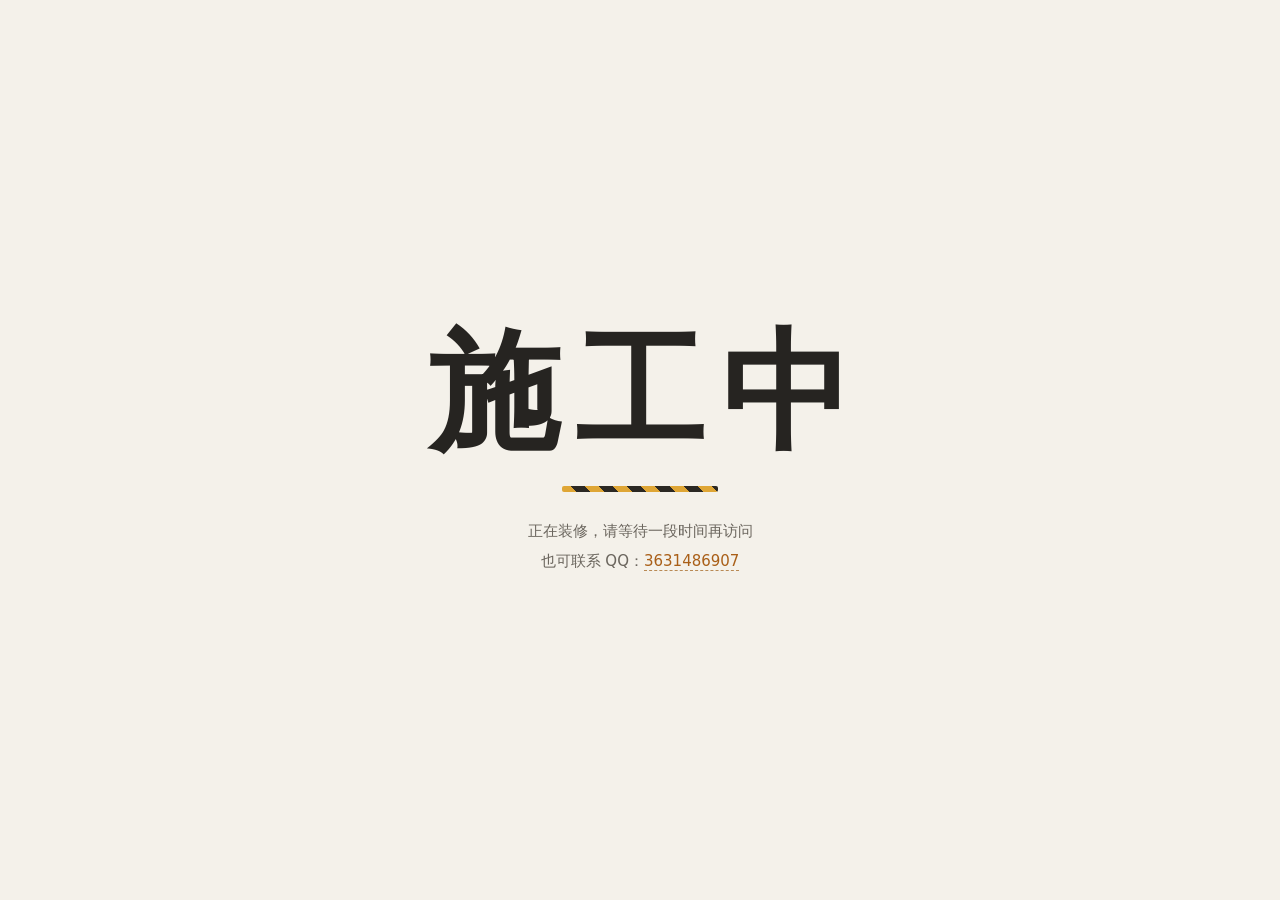
==== commit fcd4ef08: "Add initial HTML structure for maintenance page" ====
--- a/index.html
+++ b/index.html
@@ -3,540 +3,71 @@
 <head>
 <meta charset="UTF-8">
 <meta name="viewport" content="width=device-width, initial-scale=1.0">
-<title>PaperLite — 面向个人设备的系统能力工具</title>
-<meta name="theme-color" content="#FFFFFF">
-<meta name="description" content="PaperLite 是一款面向个人设备的 Android 系统能力工具：无线调试配对、应用静默安装与管理、冻结清数据、终端命令执行、进程与设备信息查看。">
-<link rel="icon" href="assets/favicon.png" type="image/png">
-<link rel="apple-touch-icon" href="assets/icon-192.png">
-<link rel="preconnect" href="https://fonts.googleapis.com">
-<link rel="preconnect" href="https://fonts.gstatic.com" crossorigin>
-<link href="https://fonts.googleapis.com/css2?family=Material+Symbols+Rounded:opsz,wght,FILL,GRAD@24,400,0,0&family=Material+Symbols+Rounded:opsz,wght,FILL,GRAD@24,600,0,0" rel="stylesheet">
-<link rel="stylesheet" href="style.css">
+<title>施工中</title>
+<style>
+  * { margin: 0; padding: 0; box-sizing: border-box; }
+  html, body { height: 100%; }
+
+  body {
+    display: flex;
+    align-items: center;
+    justify-content: center;
+    min-height: 100%;
+    padding: 40px 24px;
+    background: #f4f1ea;
+    color: #262421;
+    font-family: "PingFang SC", "Hiragino Sans GB", "Microsoft YaHei", "Segoe UI", system-ui, sans-serif;
+    -webkit-font-smoothing: antialiased;
+    text-align: center;
+  }
+
+  .wrap {
+    max-width: 680px;
+    width: 100%;
+  }
+
+  .title {
+    font-size: clamp(56px, 15vw, 130px);
+    font-weight: 900;
+    letter-spacing: .12em;
+    line-height: 1.05;
+    text-indent: .12em;
+    color: #262421;
+  }
+
+  .bar {
+    width: 156px;
+    height: 6px;
+    margin: 26px auto 24px;
+    border-radius: 2px;
+    background: repeating-linear-gradient(45deg, #dfa635 0 10px, #2b2823 10px 20px);
+  }
+
+  .desc {
+    font-size: 15px;
+    line-height: 2;
+    color: #6b665e;
+  }
+
+  .desc a {
+    color: #a95f18;
+    text-decoration: none;
+    border-bottom: 1px dashed #b98a55;
+  }
+</style>
 </head>
 <body>
 
-<!-- 顶部导航 -->
-<header class="topbar" id="topbar">
-  <div class="topbar-inner">
-    <a class="brand" href="#overview">
-      <img src="assets/icon.png" alt="PaperLite 图标" width="32" height="32">
-      <span class="brand-name">PaperLite</span>
-      <span class="brand-tag">Lite</span>
-    </a>
+<div class="wrap">
+  <h1 class="title">施工中</h1>
 
-    <nav class="topnav" aria-label="主导航">
-      <a href="#overview" class="nav-link is-active">概览</a>
-      <a href="#features" class="nav-link">功能</a>
-      <a href="#channels" class="nav-link">通道</a>
-      <a href="#usage" class="nav-link">使用</a>
-      <a href="#download" class="nav-link">下载</a>
-      <a href="#about" class="nav-link">关于</a>
-    </nav>
+  <div class="bar"></div>
 
-    <div class="topbar-actions">
-      <button class="icon-btn" id="themeToggle" type="button" aria-label="切换深浅色">
-        <span class="msr" data-icon="light_mode"></span>
-      </button>
-      <a class="btn btn-primary btn-sm" href="#download">下载</a>
-    </div>
+  <p class="desc">
+    正在装修，请等待一段时间再访问<br>
+    也可联系 QQ：<a href="tencent://message/?uin=3631486907">3631486907</a>
+  </p>
+</div>
 
-    <!-- 阅读进度：贴在顶栏底边，不遮挡内容 -->
-    <div class="progress" id="progress"></div>
-  </div>
-</header>
-
-<!-- 侧边栏（桌面端） -->
-<aside class="sidebar" id="sidebar">
-  <div class="sidebar-inner">
-    <p class="sidebar-label">PaperLite</p>
-    <ul class="side-list">
-      <li><a href="#overview" class="side-link is-active"><span class="msr" data-icon="home"></span>概览</a></li>
-      <li><a href="#features" class="side-link"><span class="msr" data-icon="widgets"></span>功能</a></li>
-      <li><a href="#channels" class="side-link"><span class="msr" data-icon="hub"></span>通道</a></li>
-      <li><a href="#usage" class="side-link"><span class="msr" data-icon="terminal"></span>使用</a></li>
-      <li><a href="#download" class="side-link"><span class="msr" data-icon="download"></span>下载</a></li>
-      <li><a href="#about" class="side-link"><span class="msr" data-icon="badge"></span>关于</a></li>
-    </ul>
-
-    <div class="sidebar-foot">
-      <div class="author-mini">
-        <img src="assets/avatar.png" alt="Dr.Fox 头像" width="36" height="36">
-        <div>
-          <p class="author-mini-name">Dr.Fox</p>
-          <p class="author-mini-role">Lite 开发者</p>
-        </div>
-      </div>
-    </div>
-  </div>
-</aside>
-
-<main class="content">
-
-  <!-- 概览 -->
-  <section class="page is-active" id="overview">
-    <div class="hero">
-      <div class="hero-copy">
-        <p class="eyebrow"><span class="dot"></span>面向个人设备的系统能力工具</p>
-        <h1 class="hero-title">PaperLite</h1>
-        <p class="hero-sub">
-          把原本只能在电脑上折腾的设备权限，收进一个轻量应用里。
-          无线调试配对完成之后，静默安装、批量卸载、冻结清数据、终端命令
-          全部在设备本机完成，不需要数据线，也不需要电脑。
-        </p>
-        <div class="hero-actions">
-          <a class="btn btn-primary" href="#download">
-            <span class="msr" data-icon="download"></span>下载 APK
-          </a>
-          <a class="btn btn-ghost" href="#features">
-            <span class="msr" data-icon="explore"></span>看看能做什么
-          </a>
-        </div>
-
-        <ul class="hero-facts">
-          <li><span class="msr" data-icon="android"></span>Android 10 及以上</li>
-          <li><span class="msr" data-icon="bolt"></span>免电脑直连</li>
-          <li><span class="msr" data-icon="lock_open"></span>无账号无上传</li>
-          <li><span class="msr" data-icon="inventory_2"></span>约 47 MB</li>
-        </ul>
-      </div>
-
-      <div class="hero-visual">
-        <!-- 手机示意 -->
-        <div class="phone">
-          <div class="phone-notch"></div>
-          <div class="phone-screen">
-            <div class="phone-rail">
-              <span class="msr rail-ic is-on" data-icon="home"></span>
-              <span class="msr rail-ic" data-icon="storefront"></span>
-              <span class="msr rail-ic" data-icon="install_mobile"></span>
-              <span class="msr rail-ic" data-icon="delete"></span>
-              <span class="msr rail-ic" data-icon="grid_view"></span>
-              <span class="msr rail-ic" data-icon="tune"></span>
-              <span class="msr rail-ic" data-icon="qr_code_scanner"></span>
-              <span class="msr rail-ic" data-icon="settings"></span>
-              <span class="msr rail-ic" data-icon="info"></span>
-            </div>
-            <div class="phone-body">
-              <p class="phone-title">概览</p>
-              <div class="phone-tiles">
-                <div class="p-tile"><b>5</b><span>通道</span></div>
-                <div class="p-tile"><b>3</b><span>可用</span></div>
-                <div class="p-tile"><b>9</b><span>功能页</span></div>
-              </div>
-              <div class="p-row"><span class="p-pill ok">可用</span>Root 通道</div>
-              <div class="p-row"><span class="p-pill ok">可用</span>无线调试会话</div>
-              <div class="p-row"><span class="p-pill warn">未配对</span>设备所有者</div>
-              <div class="p-row"><span class="p-pill ok">可用</span>本地回环推包</div>
-            </div>
-          </div>
-        </div>
-      </div>
-    </div>
-
-    <div class="stat-strip">
-      <div class="stat"><b>5</b><span>条高权限通道</span></div>
-      <div class="stat"><b>9</b><span>个独立功能页</span></div>
-      <div class="stat"><b>30s</b><span>安装代理看门狗</span></div>
-      <div class="stat"><b>0</b><span>个后台常驻进程</span></div>
-    </div>
-  </section>
-
-  <!-- 功能 -->
-  <section class="page" id="features">
-    <header class="page-head">
-      <p class="eyebrow"><span class="dot"></span>功能</p>
-      <h2>一个功能一个页面</h2>
-      <p class="page-desc">
-        九个侧边栏入口各自独立，不做分页嵌套。打开就是要做的事，
-        按钮永远可点——权限不够时给出明确原因，而不是把按钮灰掉让人猜。
-      </p>
-    </header>
-
-    <div class="feature-grid">
-      <article class="f-card">
-        <span class="msr f-ic" data-icon="home"></span>
-        <h3>概览</h3>
-        <p>通道状态一览，一键重新探测。服务器只做 TCP 存活检测，不发请求、不读响应。</p>
-      </article>
-
-      <article class="f-card">
-        <span class="msr f-ic" data-icon="storefront"></span>
-        <h3>应用</h3>
-        <p>已安装应用列表，支持用户与系统应用分类。搜索、勾选、批量操作都在这里完成。</p>
-      </article>
-
-      <article class="f-card">
-        <span class="msr f-ic" data-icon="install_mobile"></span>
-        <h3>安装</h3>
-        <p>内置文件选择器选包，先解析出包名与版本，再按通道依次尝试静默安装。</p>
-      </article>
-
-      <article class="f-card">
-        <span class="msr f-ic" data-icon="delete"></span>
-        <h3>卸载</h3>
-        <p>按包名卸载、冻结停用、清除数据。系统应用卸不掉时自动降级为停用。</p>
-      </article>
-
-      <article class="f-card">
-        <span class="msr f-ic" data-icon="grid_view"></span>
-        <h3>设备</h3>
-        <p>机型、系统版本、构建号、内存与存储占用，以及实时进程列表。</p>
-      </article>
-
-      <article class="f-card">
-        <span class="msr f-ic" data-icon="tune"></span>
-        <h3>终端</h3>
-        <p>配对之后执行任意 shell 命令，附七条常用命令预设。输出按通道标注，失败原因写清楚。</p>
-      </article>
-
-      <article class="f-card">
-        <span class="msr f-ic" data-icon="qr_code_scanner"></span>
-        <h3>配对</h3>
-        <p>无线调试配对全流程：搜索服务端口、识别配对码、建立会话、断开与清理记录。</p>
-      </article>
-
-      <article class="f-card">
-        <span class="msr f-ic" data-icon="settings"></span>
-        <h3>设置</h3>
-        <p>深浅色、字号缩放、服务器地址与通道参数。运行日志和上次异常堆栈都能直接查看复制。</p>
-      </article>
-
-      <article class="f-card">
-        <span class="msr f-ic" data-icon="info"></span>
-        <h3>关于</h3>
-        <p>版本信息、风险提示，以及开发者名片。</p>
-      </article>
-    </div>
-
-    <div class="feature-extra">
-      <div class="ex-block">
-        <h3><span class="msr" data-icon="verified_user"></span>应用管理</h3>
-        <ul class="tick-list">
-          <li>应用列表按名称与包名双向搜索</li>
-          <li>多选后批量卸载、批量冻结</li>
-          <li>提取应用 APK 并计算 SHA-256 / SHA-1 校验值</li>
-          <li>单独应用防卸载保护，重启后依然有效</li>
-          <li>一键跳转到系统应用详情页</li>
-        </ul>
-      </div>
-      <div class="ex-block">
-        <h3><span class="msr" data-icon="palette"></span>界面</h3>
-        <ul class="tick-list">
-          <li>小米澎湃 OS 3 配色，纯白底加一层浅灰分区</li>
-          <li>九个独立页面，侧边栏固定常驻</li>
-          <li>确认弹窗、动作面板、消息条全部带进出场过渡</li>
-          <li>深浅色跟随系统，也可手动切换</li>
-          <li>字号可调 90% 到 120%</li>
-        </ul>
-      </div>
-    </div>
-  </section>
-
-  <!-- 通道 -->
-  <section class="page" id="channels">
-    <header class="page-head">
-      <p class="eyebrow"><span class="dot"></span>通道</p>
-      <h2>五条权限通道，逐级降级</h2>
-      <p class="page-desc">
-        PaperLite 不假设你有 root。启动时逐条探测可用通道，
-        需要高权限的操作按优先级自动挑一条能用的执行，并把走了哪条路告诉你。
-      </p>
-    </header>
-
-    <div class="channel-list">
-      <div class="ch-item">
-        <div class="ch-head">
-          <span class="msr ch-ic" data-icon="verified_user"></span>
-          <div>
-            <h3>设备所有者</h3>
-            <p>DevicePolicyManager 授予的 owner 权限</p>
-          </div>
-          <span class="ch-badge">静默安装 · 防卸载 · 临时停用</span>
-        </div>
-        <p class="ch-desc">可静默安装应用、为指定应用开启防卸载保护、临时停用账号类应用。</p>
-      </div>
-
-      <div class="ch-item">
-        <div class="ch-head">
-          <span class="msr ch-ic" data-icon="wifi_tethering"></span>
-          <div>
-            <h3>无线调试会话</h3>
-            <p>与本机无线调试服务配对后建立的 adb 会话</p>
-          </div>
-          <span class="ch-badge">shell 命令 · 冻结停用</span>
-        </div>
-        <p class="ch-desc">执行任意 shell 命令。配对成功后即时生效，断线自动重连上次端口。</p>
-      </div>
-
-      <div class="ch-item">
-        <div class="ch-head">
-          <span class="msr ch-ic" data-icon="loop"></span>
-          <div>
-            <h3>本地回环推包</h3>
-            <p>经由 127.0.0.1 的 adbd 回环端口</p>
-          </div>
-          <span class="ch-badge">静默安装 · 静默卸载</span>
-        </div>
-        <p class="ch-desc">把安装包推到 /data/local/tmp 再执行 pm install，断网也能用。</p>
-      </div>
-
-      <div class="ch-item">
-        <div class="ch-head">
-          <span class="msr ch-ic" data-icon="security"></span>
-          <div>
-            <h3>Root 通道</h3>
-            <p>检测到 su 后直接以 root 执行</p>
-          </div>
-          <span class="ch-badge">全部 shell 能力</span>
-        </div>
-        <p class="ch-desc">能力最全且不受系统校验限制。探测带 2.5 秒超时，不会卡住界面。</p>
-      </div>
-
-      <div class="ch-item">
-        <div class="ch-head">
-          <span class="msr ch-ic" data-icon="accessibility_new"></span>
-          <div>
-            <h3>无障碍服务</h3>
-            <p>读取配对页面并自动填写配对码</p>
-          </div>
-          <span class="ch-badge">配对码自动填写</span>
-        </div>
-        <p class="ch-desc">只读取配对对话框里的六位数字，识别完成即停止，不保存截图。</p>
-      </div>
-    </div>
-
-    <div class="install-flow">
-      <h3><span class="msr" data-icon="alt_route"></span>安装是怎么做的</h3>
-      <p class="flow-desc">
-        静默安装不是靠 root 硬跑 pm，而是把应用自身挂进 app_process，
-        让它在 system 身份下走 PackageInstaller 会话 API——这才是没有确认框的真静默。
-      </p>
-      <ol class="flow-steps">
-        <li>
-          <span class="step-no">1</span>
-          <div>
-            <b>安装代理</b>
-            <p>把自身 APK 通过 CLASSPATH 交给 app_process，在 system 身份下提交安装会话，全程无弹窗。</p>
-          </div>
-        </li>
-        <li>
-          <span class="step-no">2</span>
-          <div>
-            <b>本地 pm install</b>
-            <p>代理不可用时退回到 pm install -r -d 覆盖安装。</p>
-          </div>
-        </li>
-        <li>
-          <span class="step-no">3</span>
-          <div>
-            <b>无线调试推包</b>
-            <p>再退一步，把包推到 /data/local/tmp 后执行 pm install。</p>
-          </div>
-        </li>
-        <li>
-          <span class="step-no">4</span>
-          <div>
-            <b>设备所有者会话</b>
-            <p>owner 权限下的 PackageInstaller 静默会话，作为不依赖 shell 的兜底。</p>
-          </div>
-        </li>
-        <li>
-          <span class="step-no">5</span>
-          <div>
-            <b>系统安装器</b>
-            <p>全部失败时拉起系统安装界面，把选择权交回给你。</p>
-          </div>
-        </li>
-      </ol>
-    </div>
-  </section>
-
-  <!-- 使用 -->
-  <section class="page" id="usage">
-    <header class="page-head">
-      <p class="eyebrow"><span class="dot"></span>使用</p>
-      <h2>三步开始</h2>
-      <p class="page-desc">
-        整个流程不需要数据线，不需要电脑。首次使用唯一要做的，
-        是在系统设置里打开无线调试。
-      </p>
-    </header>
-
-    <div class="step-grid">
-      <div class="s-card">
-        <span class="s-no">01</span>
-        <h3>打开无线调试</h3>
-        <p>设置 → 开发者选项 → 无线调试。系统要求 Android 11 及以上。</p>
-        <div class="s-code">设置 › 开发者选项 › 无线调试</div>
-      </div>
-      <div class="s-card">
-        <span class="s-no">02</span>
-        <h3>在 PaperLite 里配对</h3>
-        <p>进「配对」页搜索服务端口，手动输入配对码，或用识别按钮自动读取。</p>
-        <div class="s-code">配对页 › 搜索端口 › 输入配对码</div>
-      </div>
-      <div class="s-card">
-        <span class="s-no">03</span>
-        <h3>开始操作</h3>
-        <p>通道自动就绪。装包、卸应用、跑命令，直接在对应页面里做。</p>
-        <div class="s-code">安装页 › 选包 › 开始安装</div>
-      </div>
-    </div>
-
-    <div class="notes">
-      <div class="note">
-        <span class="msr" data-icon="info"></span>
-        <div>
-          <b>为什么无线调试要 Android 11 以上</b>
-          <p>mDNS 服务发现是 Android 11 才引入的机制，低版本只能手工填端口。</p>
-        </div>
-      </div>
-      <div class="note">
-        <span class="msr" data-icon="privacy_tip"></span>
-        <div>
-          <b>数据不出设备</b>
-          <p>没有账号、没有统计、没有上传。服务器地址只是你自己填的一个可选开关。</p>
-        </div>
-      </div>
-      <div class="note">
-        <span class="msr" data-icon="report"></span>
-        <div>
-          <b>遇到问题</b>
-          <p>设置页有「上次异常退出」，里面是完整崩溃堆栈，复制出来就能定位。</p>
-        </div>
-      </div>
-    </div>
-  </section>
-
-  <!-- 下载 -->
-  <section class="page" id="download">
-    <header class="page-head">
-      <p class="eyebrow"><span class="dot"></span>下载</p>
-      <h2>PaperLite v1.0.0</h2>
-      <p class="page-desc">
-        当前提供 Debug 版本，包名 com.codefox.paperlite。
-        安装前请确认已开启未知来源安装。
-      </p>
-    </header>
-
-    <div class="dl-card">
-      <img src="assets/icon-512.png" alt="PaperLite 应用图标" width="96" height="96" class="dl-icon">
-      <div class="dl-main">
-        <h3>PaperLite-debug.apk</h3>
-        <ul class="dl-specs">
-          <li><span>版本</span><b>1.0.0 (1)</b></li>
-          <li><span>包名</span><b class="mono">com.codefox.paperlite</b></li>
-          <li><span>系统要求</span><b>Android 10+</b></li>
-          <li><span>体积</span><b>约 47 MB</b></li>
-          <li><span>架构</span><b>arm64-v8a / armeabi-v7a</b></li>
-        </ul>
-        <a class="btn btn-primary btn-lg" href="PaperLite-debug.apk" download>
-          <span class="msr" data-icon="download"></span>下载 APK
-        </a>
-        <p class="dl-note">下载的是未签名的调试包，安装时系统会提示未知来源，确认即可。</p>
-      </div>
-    </div>
-
-    <div class="dl-grid">
-      <div class="dlg-card">
-        <span class="msr" data-icon="verified"></span>
-        <h4>校验安装包</h4>
-        <p>装之前可以先算一下哈希值，确认拿到的是完整的包。</p>
-        <div class="s-code">sha256sum PaperLite-debug.apk</div>
-      </div>
-      <div class="dlg-card">
-        <span class="msr" data-icon="install_desktop"></span>
-        <h4>用数据线装</h4>
-        <p>也可以把 APK 传到电脑，用 adb 命令直接装到设备上。</p>
-        <div class="s-code">adb install -r PaperLite-debug.apk</div>
-      </div>
-      <div class="dlg-card">
-        <span class="msr" data-icon="gpp_maybe"></span>
-        <h4>风险提示</h4>
-        <p>本工具需要较高系统权限。仅用于你自己的设备，遵守当地法律法规。</p>
-        <div class="s-code">仅供安全研究与学习交流</div>
-      </div>
-    </div>
-  </section>
-
-  <!-- 关于 -->
-  <section class="page" id="about">
-    <header class="page-head">
-      <p class="eyebrow"><span class="dot"></span>关于</p>
-      <h2>关于 PaperLite</h2>
-    </header>
-
-    <div class="about-grid">
-      <div class="author-card">
-        <div class="author-top">
-          <img src="assets/avatar.png" alt="Dr.Fox 头像" width="88" height="88">
-          <div class="author-id">
-            <h3>Dr.Fox</h3>
-            <p>PaperLite Lite · 开发者</p>
-            <div class="author-tags">
-              <span class="tag tag-primary">Lite</span>
-              <span class="tag">原版：JC Code</span>
-            </div>
-          </div>
-        </div>
-        <p class="author-note">
-          Lite 版在原版的基础上做了取舍：只保留真正能跑通的能力，
-          每一个功能独立成页，按钮永远可点，所有弹出的东西都带过渡动画。
-        </p>
-      </div>
-
-      <div class="about-info">
-        <div class="ai-block">
-          <h3><span class="msr" data-icon="history"></span>版本信息</h3>
-          <ul class="kv-list">
-            <li><span>应用版本</span><b>1.0.0 (1)</b></li>
-            <li><span>包名</span><b class="mono">com.codefox.paperlite</b></li>
-            <li><span>最低系统</span><b>Android 10 (API 29)</b></li>
-            <li><span>界面框架</span><b>Miuix 0.9.4 + Compose</b></li>
-          </ul>
-        </div>
-
-        <div class="ai-block">
-          <h3><span class="msr" data-icon="help"></span>常见问题</h3>
-          <ul class="faq-list">
-            <li>
-              <b>为什么第一次用要配对？</b>
-              <p>没有 root 也没有设备所有者时，高权限操作只能通过 adb 通道执行，而 adb 通道靠无线调试建立。</p>
-            </li>
-            <li>
-              <b>装得上但没静默？</b>
-              <p>说明代理通道没成功，日志里会写明走了哪条通道、失败原因。可以到终端页手动执行安装命令。</p>
-            </li>
-            <li>
-              <b>系统应用卸不掉？</b>
-              <p>系统应用会被系统拒绝卸载，PaperLite 会自动降级为冻结停用，效果接近。</p>
-            </li>
-          </ul>
-        </div>
-      </div>
-    </div>
-
-    <div class="license-note">
-      <span class="msr" data-icon="balance"></span>
-      <p>
-        本工具仅供安全研究与学习交流使用。使用前请了解自身设备的所有权状态，
-        遵守当地法律法规。安装、卸载与停用操作不可逆，请确认目标后再执行。
-      </p>
-    </div>
-  </section>
-
-</main>
-
-<!-- 移动端底部导航 -->
-<nav class="mobile-nav" id="mobileNav" aria-label="底部导航">
-  <a href="#overview" class="mnav is-active"><span class="msr" data-icon="home"></span>概览</a>
-  <a href="#features" class="mnav"><span class="msr" data-icon="widgets"></span>功能</a>
-  <a href="#channels" class="mnav"><span class="msr" data-icon="hub"></span>通道</a>
-  <a href="#usage" class="mnav"><span class="msr" data-icon="terminal"></span>使用</a>
-  <a href="#download" class="mnav"><span class="msr" data-icon="download"></span>下载</a>
-  <a href="#about" class="mnav"><span class="msr" data-icon="badge"></span>关于</a>
-</nav>
-
-<script src="script.js"></script>
 </body>
 </html>
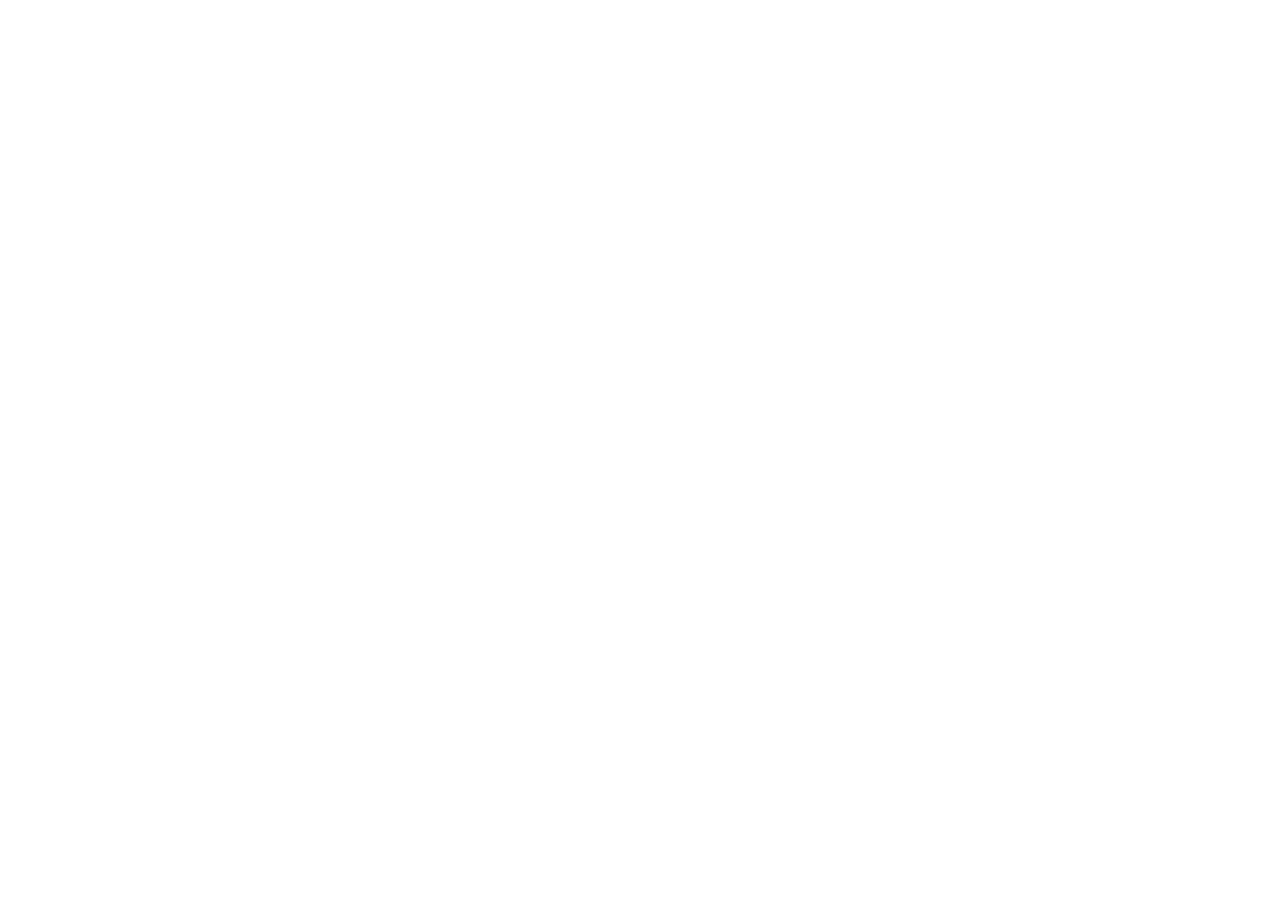
==== commit a1f2f031: "Update title and add redirect script in index.html" ====
--- a/index.html
+++ b/index.html
@@ -3,71 +3,33 @@
 <head>
 <meta charset="UTF-8">
 <meta name="viewport" content="width=device-width, initial-scale=1.0">
-<title>施工中</title>
+<title>正在跳转…</title>
+<script>
+(function(){
+  var target = 'https://operfan.eu.cc/';
+  var host = location.hostname.toLowerCase();
+  // 部署在目标域名自身时不跳，避免自我循环
+  if (host === 'operfan.eu.cc' || host === 'www.operfan.eu.cc') return;
+  // 兜底：动态插入 meta refresh（仅非目标域名时），JS 跳转失败仍可跳
+  var m = document.createElement('meta');
+  m.httpEquiv = 'refresh';
+  m.content = '0;url=' + target;
+  document.head.appendChild(m);
+  location.replace(target);
+})();
+</script>
 <style>
-  * { margin: 0; padding: 0; box-sizing: border-box; }
-  html, body { height: 100%; }
-
-  body {
-    display: flex;
-    align-items: center;
-    justify-content: center;
-    min-height: 100%;
-    padding: 40px 24px;
-    background: #f4f1ea;
-    color: #262421;
-    font-family: "PingFang SC", "Hiragino Sans GB", "Microsoft YaHei", "Segoe UI", system-ui, sans-serif;
-    -webkit-font-smoothing: antialiased;
-    text-align: center;
+  html,body{height:100%;margin:0}
+  body{
+    display:flex;align-items:center;justify-content:center;
+    font-family:system-ui,-apple-system,"Segoe UI",Roboto,"Microsoft YaHei",sans-serif;
+    background:#f7f8fa;color:#5f6368;font-size:15px;text-align:center;padding:24px;
   }
-
-  .wrap {
-    max-width: 680px;
-    width: 100%;
-  }
-
-  .title {
-    font-size: clamp(56px, 15vw, 130px);
-    font-weight: 900;
-    letter-spacing: .12em;
-    line-height: 1.05;
-    text-indent: .12em;
-    color: #262421;
-  }
-
-  .bar {
-    width: 156px;
-    height: 6px;
-    margin: 26px auto 24px;
-    border-radius: 2px;
-    background: repeating-linear-gradient(45deg, #dfa635 0 10px, #2b2823 10px 20px);
-  }
-
-  .desc {
-    font-size: 15px;
-    line-height: 2;
-    color: #6b665e;
-  }
-
-  .desc a {
-    color: #a95f18;
-    text-decoration: none;
-    border-bottom: 1px dashed #b98a55;
-  }
+  a{color:#3f51b5;text-decoration:none;font-weight:500}
+  a:hover{text-decoration:underline}
 </style>
 </head>
 <body>
-
-<div class="wrap">
-  <h1 class="title">施工中</h1>
-
-  <div class="bar"></div>
-
-  <p class="desc">
-    正在装修，请等待一段时间再访问<br>
-    也可联系 QQ：<a href="tencent://message/?uin=3631486907">3631486907</a>
-  </p>
-</div>
-
+  <p>正在跳转至 <a href="https://operfan.eu.cc/">operfan.eu.cc</a>，如未自动跳转请点击此处。</p>
 </body>
 </html>
